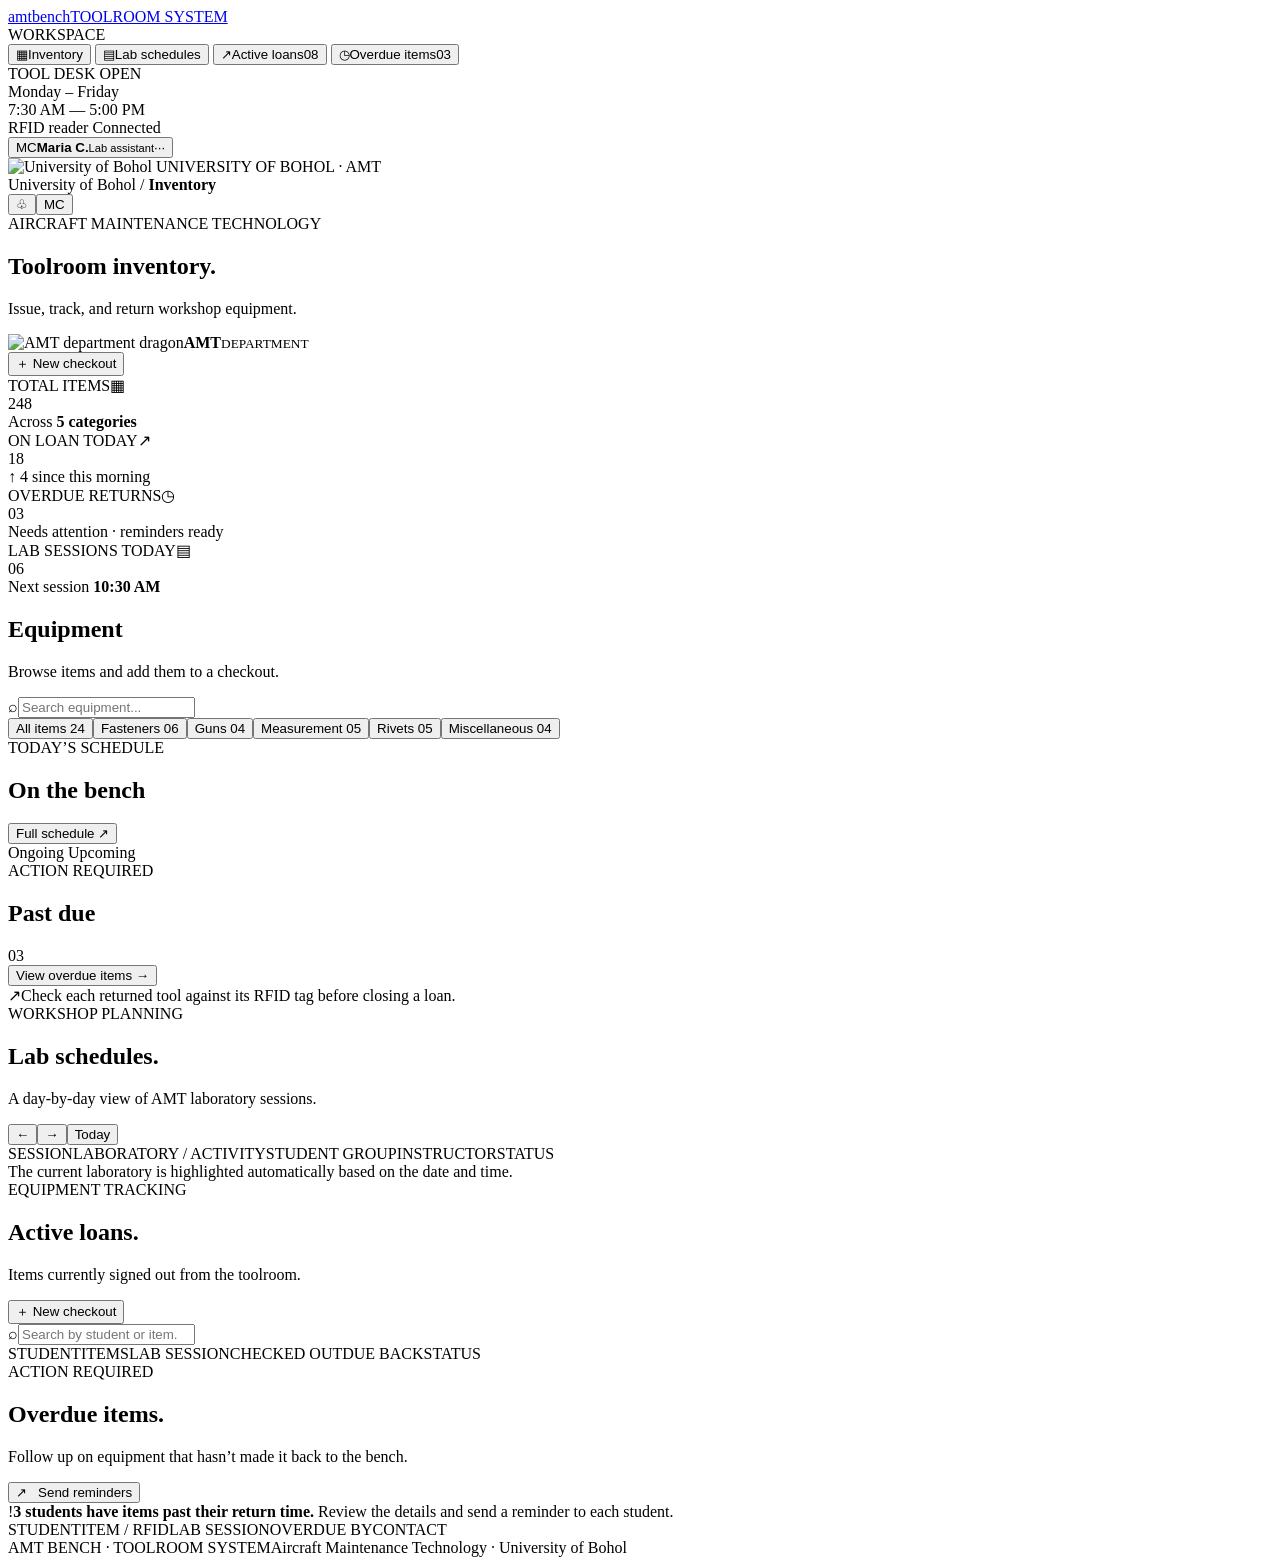
==== main.html @ 1fde8e10 "Add files via upload" ====
<!doctype html>
<html lang="en">
<head>
  <meta charset="utf-8" />
  <meta name="viewport" content="width=device-width, initial-scale=1" />
  <meta name="theme-color" content="#9d131e" />
  <title>AMT Bench — Toolroom inventory</title>
  <link rel="preconnect" href="https://fonts.googleapis.com">
  <link rel="preconnect" href="https://fonts.gstatic.com" crossorigin>
  <link href="https://fonts.googleapis.com/css2?family=Barlow+Condensed:wght@500;600;700;800&family=Barlow:wght@400;500;600;700;800&family=DM+Mono:wght@400;500&display=swap" rel="stylesheet">
  <link rel="stylesheet" href="css/styles.css" />
  <link rel="stylesheet" href="css/theme.css" />
  <link rel="stylesheet" href="css/session.css" />
  <link rel="stylesheet" href="css/readability.css" />
  <script src="js/app.js" defer></script>
  <script src="js/main-auth.js" defer></script>
</head>
<body class="session-locked">
  <aside class="sidebar">
    <a class="brand" href="#inventory" aria-label="AMT Bench home"><img src="assets/AMT.jpg" alt="" /><span class="brand-name">amt<span>bench</span></span><span class="brand-tag">TOOLROOM SYSTEM</span></a>
    <div class="nav-label">WORKSPACE</div>
    <nav class="navigation" aria-label="Main navigation">
      <button class="nav-link active" data-view="inventory"><span class="nav-icon">▦</span>Inventory</button>
      <button class="nav-link" data-view="schedules"><span class="nav-icon">▤</span>Lab schedules</button>
      <button class="nav-link" data-view="activeLoans"><span class="nav-icon">↗</span>Active loans<span class="nav-count" id="loan-count">08</span></button>
      <button class="nav-link" data-view="overdue"><span class="nav-icon">◷</span>Overdue items<span class="nav-alert" id="overdue-count">03</span></button>
    </nav>
    <div class="sidebar-spacer"></div>
    <div class="desk-card"><div class="desk-card-top"><span class="status-dot"></span> TOOL DESK OPEN</div><div class="desk-card-hours">Monday – Friday<br>7:30 AM — 5:00 PM</div><div class="desk-card-line"></div><div class="desk-card-bottom"><span>RFID reader</span><span><i class="status-dot"></i> Connected</span></div></div>
    <button class="user-card" id="login-button"><span class="avatar">MC</span><span class="user-copy"><b id="staff-name">Maria C.</b><small id="staff-role">Lab assistant</small></span><span class="user-menu">···</span></button>
    <div class="sidebar-footer"><img src="assets/UB.png" alt="University of Bohol" /> UNIVERSITY OF BOHOL <span>·</span> AMT</div>
  </aside>

  <main class="main-content">
    <header class="topbar"><div class="breadcrumb">University of Bohol <span>/</span> <b id="breadcrumb-current">Inventory</b></div><div class="topbar-right"><span class="today-label" id="today-label"></span><span class="topbar-divider"></span><button class="notification-icon" id="notify-button" aria-label="Notifications">♧<i></i></button><button class="top-avatar" id="top-login">MC</button></div></header>

    <section class="view active" id="view-inventory">
      <div class="page-heading"><div><div class="eyebrow"><span class="eyebrow-dot"></span> AIRCRAFT MAINTENANCE TECHNOLOGY</div><h1>Toolroom inventory<span class="heading-period">.</span></h1><p class="page-subtitle">Issue, track, and return workshop equipment.</p></div><div class="heading-actions"><div class="department-mark"><img src="assets/image.png" alt="AMT department dragon" /><span><b>AMT</b><small>DEPARTMENT</small></span></div><button class="button button-dark" id="open-checkout"><span>＋</span> New checkout</button></div></div>
      <div class="metrics"><article class="metric-card"><div class="metric-top"><span>TOTAL ITEMS</span><span class="metric-symbol">▦</span></div><div class="metric-value" id="metric-total">248</div><div class="metric-foot">Across <b>5 categories</b></div></article><article class="metric-card"><div class="metric-top"><span>ON LOAN TODAY</span><span class="metric-symbol amber">↗</span></div><div class="metric-value" id="metric-loan">18</div><div class="metric-foot"><span class="metric-good">↑ 4</span> since this morning</div></article><article class="metric-card"><div class="metric-top"><span>OVERDUE RETURNS</span><span class="metric-symbol red">◷</span></div><div class="metric-value" id="metric-overdue">03</div><div class="metric-foot"><span class="metric-warning">Needs attention</span> · reminders ready</div></article><article class="metric-card"><div class="metric-top"><span>LAB SESSIONS TODAY</span><span class="metric-symbol blue">▤</span></div><div class="metric-value">06</div><div class="metric-foot">Next session <b>10:30 AM</b></div></article></div>
      <div class="content-grid"><section class="inventory-panel panel"><div class="panel-heading inventory-heading"><div><h2>Equipment</h2><p>Browse items and add them to a checkout.</p></div><label class="search-box"><span>⌕</span><input id="search-input" type="search" placeholder="Search equipment..." /></label></div><div class="category-tabs" id="category-tabs"><button class="category-tab active" data-category="All items">All items <span>24</span></button><button class="category-tab" data-category="Fasteners">Fasteners <span>06</span></button><button class="category-tab" data-category="Guns">Guns <span>04</span></button><button class="category-tab" data-category="Measurement">Measurement <span>05</span></button><button class="category-tab" data-category="Rivets">Rivets <span>05</span></button><button class="category-tab" data-category="Miscellaneous">Miscellaneous <span>04</span></button></div><div class="item-grid" id="item-grid"></div></section>
      <aside class="right-rail"><section class="panel schedule-widget"><div class="widget-heading"><div><div class="widget-kicker">TODAY’S SCHEDULE</div><h2>On the bench</h2></div><button class="text-button" data-open="schedules">Full schedule ↗</button></div><div class="schedule-date" id="schedule-date"></div><div class="mini-schedule" id="mini-schedule"></div><div class="schedule-legend"><span><i class="legend-dot ongoing"></i> Ongoing</span><span><i class="legend-dot upcoming"></i> Upcoming</span></div></section><section class="panel overdue-widget"><div class="widget-heading"><div><div class="widget-kicker danger-kicker">ACTION REQUIRED</div><h2>Past due</h2></div><span class="overdue-pill">03</span></div><div id="overdue-preview"></div><button class="button button-outline full-button" data-open="overdue">View overdue items <span>→</span></button></section><section class="rail-note"><span class="note-icon">↗</span><span>Check each returned tool against its RFID tag before closing a loan.</span></section></aside></div>
    </section>

    <section class="view" id="view-schedules"><div class="page-heading"><div><div class="eyebrow"><span class="eyebrow-dot"></span> WORKSHOP PLANNING</div><h1>Lab schedules<span class="heading-period">.</span></h1><p class="page-subtitle">A day-by-day view of AMT laboratory sessions.</p></div><div class="week-controls"><button class="button button-outline" id="prev-day" aria-label="Previous day">←</button><span id="schedule-day-title"></span><button class="button button-outline" id="next-day" aria-label="Next day">→</button><button class="button button-dark" id="today-button">Today</button></div></div><div class="week-strip" id="week-strip"></div><div class="schedule-page panel"><div class="schedule-table-head"><span>SESSION</span><span>LABORATORY / ACTIVITY</span><span>STUDENT GROUP</span><span>INSTRUCTOR</span><span>STATUS</span></div><div id="schedule-rows"></div></div><div class="schedule-footnote"><span class="status-dot"></span> The current laboratory is highlighted automatically based on the date and time.</div></section>

    <section class="view" id="view-activeLoans"><div class="page-heading"><div><div class="eyebrow"><span class="eyebrow-dot"></span> EQUIPMENT TRACKING</div><h1>Active loans<span class="heading-period">.</span></h1><p class="page-subtitle">Items currently signed out from the toolroom.</p></div><button class="button button-dark" id="open-checkout-loans"><span>＋</span> New checkout</button></div><div class="loans-toolbar"><label class="search-box"><span>⌕</span><input id="loan-search" type="search" placeholder="Search by student or item..." /></label><span class="results-label" id="loan-results"></span></div><div class="panel table-panel"><div class="loan-table-head"><span>STUDENT</span><span>ITEMS</span><span>LAB SESSION</span><span>CHECKED OUT</span><span>DUE BACK</span><span>STATUS</span><span></span></div><div id="loan-rows"></div></div></section>

    <section class="view" id="view-overdue"><div class="page-heading"><div><div class="eyebrow overdue-eyebrow"><span class="eyebrow-dot"></span> ACTION REQUIRED</div><h1>Overdue items<span class="heading-period">.</span></h1><p class="page-subtitle">Follow up on equipment that hasn’t made it back to the bench.</p></div><button class="button button-dark" id="send-reminders">↗ &nbsp; Send reminders</button></div><div class="alert-banner"><span class="alert-icon">!</span><span><b>3 students have items past their return time.</b> Review the details and send a reminder to each student.</span></div><div class="panel table-panel"><div class="overdue-table-head"><span>STUDENT</span><span>ITEM / RFID</span><span>LAB SESSION</span><span>OVERDUE BY</span><span>CONTACT</span><span></span></div><div id="overdue-rows"></div></div></section>
    <footer class="page-footer"><span>AMT BENCH <i>·</i> TOOLROOM SYSTEM</span><span>Aircraft Maintenance Technology · University of Bohol</span></footer>
  </main>

  <div class="toast" id="toast" role="status"></div>



  <dialog class="modal checkout-modal" id="checkout-modal"><div class="modal-topline"><span class="modal-step">NEW CHECKOUT <span>01 — 02</span></span><button class="modal-close" data-close="checkout-modal" aria-label="Close">×</button></div><div class="eyebrow"><span class="eyebrow-dot"></span> BORROW EQUIPMENT</div><h2>Student details<span class="heading-period">.</span></h2><p class="modal-description">Confirm the selected tools and record who is borrowing them.</p><div class="checkout-selected"><div class="selected-head"><span>SELECTED EQUIPMENT</span><span id="selected-count">0 items</span></div><div id="selected-list" class="selected-list"><div class="empty-selection">Add items from the inventory first.</div></div></div><form id="checkout-form"><div class="form-grid"><label class="field-label span-two">STUDENT NAME<input name="name" required placeholder="Full name" /></label><label class="field-label">YEAR LEVEL<select name="year" required><option value="">Select year</option><option>1st year</option><option>2nd year</option><option>3rd year</option><option>4th year</option></select></label><label class="field-label">STUDENT ID<input name="id" required placeholder="e.g. 2026-01234" /></label><label class="field-label">SECTION<input name="section" required placeholder="e.g. AMT 3A" /></label><label class="field-label">LAB CODE<select name="lab" required><option value="">Select lab</option><option>AMT 211 — Aircraft Structures</option><option>AMT 221 — Powerplant Systems</option><option>AMT 312 — Sheet Metal &amp; Riveting</option><option>AMT 321 — Aircraft Instruments</option><option>AMT 411 — Maintenance Practices</option></select></label><label class="field-label">LAB SCHEDULE<select name="schedule" required><option value="">Select session time</option><option>07:30 AM – 09:30 AM · AMT 2A</option><option>09:00 AM – 11:00 AM · AMT 3A</option><option>10:30 AM – 12:30 PM · AMT 2B</option><option>01:00 PM – 03:00 PM · AMT 3B</option><option>02:00 PM – 04:00 PM · AMT 4A</option><option>03:30 PM – 05:00 PM · AMT 1A</option><option>Other / special session</option></select></label><label class="field-label">INSTRUCTOR<input name="instructor" required placeholder="Instructor name" /></label><label class="field-label">DUE BACK<input name="due" type="datetime-local" required /></label><div class="field-label span-two">STUDENT RFID CARD<div class="rfid-field"><span class="rfid-wave">)))</span><input name="rfid" id="rfid-input" required placeholder="Tap Scan RFID, then scan card" /><button type="button" class="button button-outline scan-button" id="scan-button">Scan RFID</button></div><span class="field-hint">Connect a USB RFID reader or use the demo scan button.</span></div></div><div class="checkout-actions"><button type="button" class="button button-outline" data-close="checkout-modal">Cancel</button><button class="button button-dark" type="submit">Confirm &amp; print <span>→</span></button></div></form></dialog>

  <dialog class="modal receipt-modal" id="receipt-modal"><div class="receipt-preview" id="receipt-preview"></div><div class="receipt-actions"><button class="button button-outline" data-close="receipt-modal">Done</button><button class="button button-dark" id="print-receipt">⎙ &nbsp; Print physical copy</button></div></dialog>
</body>
</html>
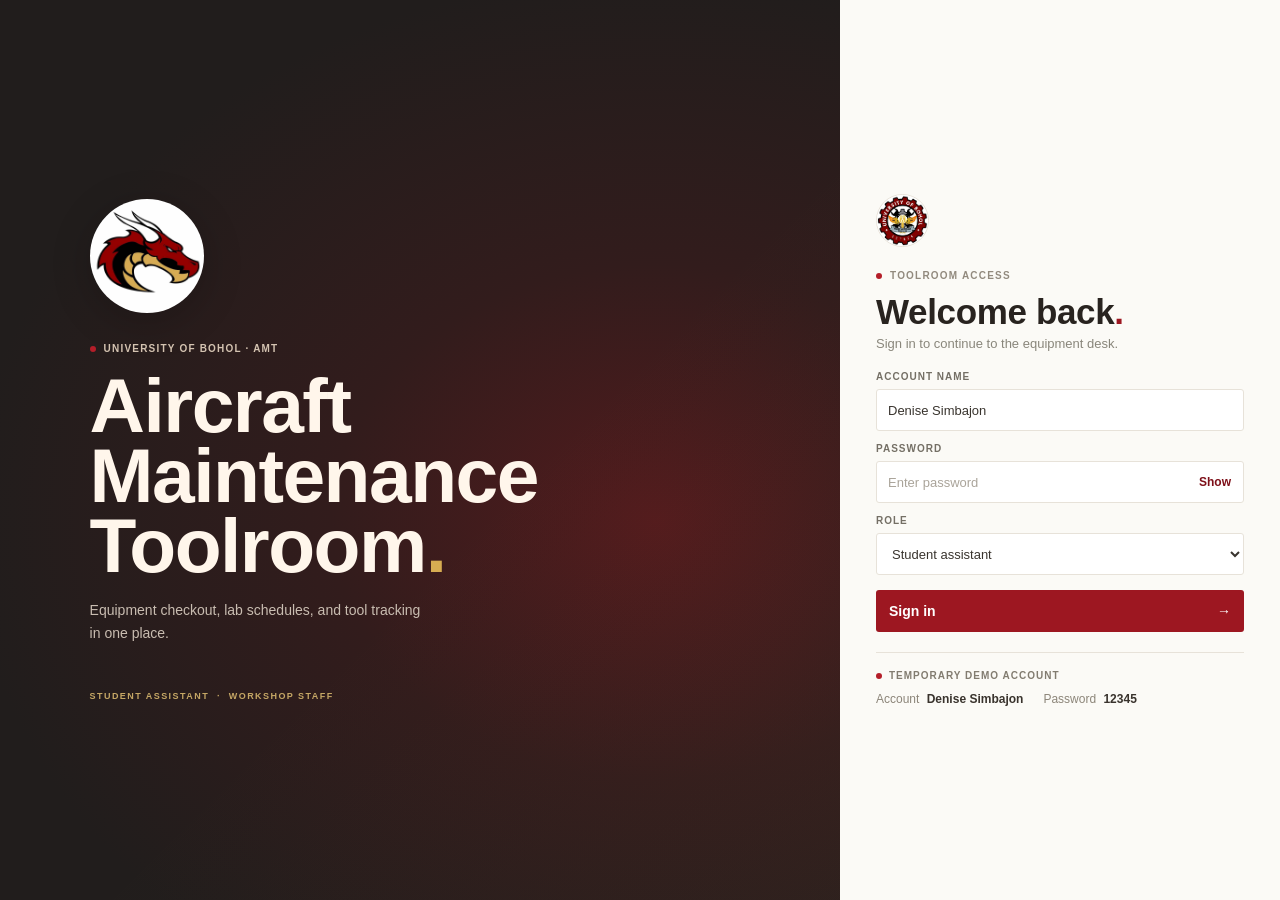
==== commit 65a650a8: "final" ====
--- a/main.html
+++ b/main.html
@@ -24,6 +24,7 @@
       <button class="nav-link" data-view="schedules"><span class="nav-icon">▤</span>Lab schedules</button>
       <button class="nav-link" data-view="activeLoans"><span class="nav-icon">↗</span>Active loans<span class="nav-count" id="loan-count">08</span></button>
       <button class="nav-link" data-view="overdue"><span class="nav-icon">◷</span>Overdue items<span class="nav-alert" id="overdue-count">03</span></button>
+      <button class="nav-link" data-view="reservations"><span class="nav-icon">▣</span>Reservations<span class="nav-count" id="reservation-count">00</span></button>
     </nav>
     <div class="sidebar-spacer"></div>
     <div class="desk-card"><div class="desk-card-top"><span class="status-dot"></span> TOOL DESK OPEN</div><div class="desk-card-hours">Monday – Friday<br>7:30 AM — 5:00 PM</div><div class="desk-card-line"></div><div class="desk-card-bottom"><span>RFID reader</span><span><i class="status-dot"></i> Connected</span></div></div>
@@ -36,8 +37,8 @@
 
     <section class="view active" id="view-inventory">
       <div class="page-heading"><div><div class="eyebrow"><span class="eyebrow-dot"></span> AIRCRAFT MAINTENANCE TECHNOLOGY</div><h1>Toolroom inventory<span class="heading-period">.</span></h1><p class="page-subtitle">Issue, track, and return workshop equipment.</p></div><div class="heading-actions"><div class="department-mark"><img src="assets/image.png" alt="AMT department dragon" /><span><b>AMT</b><small>DEPARTMENT</small></span></div><button class="button button-dark" id="open-checkout"><span>＋</span> New checkout</button></div></div>
-      <div class="metrics"><article class="metric-card"><div class="metric-top"><span>TOTAL ITEMS</span><span class="metric-symbol">▦</span></div><div class="metric-value" id="metric-total">248</div><div class="metric-foot">Across <b>5 categories</b></div></article><article class="metric-card"><div class="metric-top"><span>ON LOAN TODAY</span><span class="metric-symbol amber">↗</span></div><div class="metric-value" id="metric-loan">18</div><div class="metric-foot"><span class="metric-good">↑ 4</span> since this morning</div></article><article class="metric-card"><div class="metric-top"><span>OVERDUE RETURNS</span><span class="metric-symbol red">◷</span></div><div class="metric-value" id="metric-overdue">03</div><div class="metric-foot"><span class="metric-warning">Needs attention</span> · reminders ready</div></article><article class="metric-card"><div class="metric-top"><span>LAB SESSIONS TODAY</span><span class="metric-symbol blue">▤</span></div><div class="metric-value">06</div><div class="metric-foot">Next session <b>10:30 AM</b></div></article></div>
-      <div class="content-grid"><section class="inventory-panel panel"><div class="panel-heading inventory-heading"><div><h2>Equipment</h2><p>Browse items and add them to a checkout.</p></div><label class="search-box"><span>⌕</span><input id="search-input" type="search" placeholder="Search equipment..." /></label></div><div class="category-tabs" id="category-tabs"><button class="category-tab active" data-category="All items">All items <span>24</span></button><button class="category-tab" data-category="Fasteners">Fasteners <span>06</span></button><button class="category-tab" data-category="Guns">Guns <span>04</span></button><button class="category-tab" data-category="Measurement">Measurement <span>05</span></button><button class="category-tab" data-category="Rivets">Rivets <span>05</span></button><button class="category-tab" data-category="Miscellaneous">Miscellaneous <span>04</span></button></div><div class="item-grid" id="item-grid"></div></section>
+      <div class="metrics"><article class="metric-card"><div class="metric-top"><span>TOTAL ITEMS</span><span class="metric-symbol">▦</span></div><div class="metric-value" id="metric-total">0</div><div class="metric-foot">Across <b id="category-total">8 categories</b></div></article><article class="metric-card"><div class="metric-top"><span>ON LOAN TODAY</span><span class="metric-symbol amber">↗</span></div><div class="metric-value" id="metric-loan">18</div><div class="metric-foot"><span class="metric-good">↑ 4</span> since this morning</div></article><article class="metric-card"><div class="metric-top"><span>OVERDUE RETURNS</span><span class="metric-symbol red">◷</span></div><div class="metric-value" id="metric-overdue">03</div><div class="metric-foot"><span class="metric-warning">Needs attention</span> · reminders ready</div></article><article class="metric-card"><div class="metric-top"><span>LAB SESSIONS TODAY</span><span class="metric-symbol blue">▤</span></div><div class="metric-value">06</div><div class="metric-foot">Next session <b>10:30 AM</b></div></article></div>
+      <div class="content-grid"><section class="inventory-panel panel"><div class="panel-heading inventory-heading"><div><h2>Equipment</h2><p>Browse items and add them to a checkout.</p></div><label class="search-box"><span>⌕</span><input id="search-input" type="search" placeholder="Search equipment..." /></label></div><div class="category-tabs" id="category-tabs"></div><div class="item-grid" id="item-grid"></div></section>
       <aside class="right-rail"><section class="panel schedule-widget"><div class="widget-heading"><div><div class="widget-kicker">TODAY’S SCHEDULE</div><h2>On the bench</h2></div><button class="text-button" data-open="schedules">Full schedule ↗</button></div><div class="schedule-date" id="schedule-date"></div><div class="mini-schedule" id="mini-schedule"></div><div class="schedule-legend"><span><i class="legend-dot ongoing"></i> Ongoing</span><span><i class="legend-dot upcoming"></i> Upcoming</span></div></section><section class="panel overdue-widget"><div class="widget-heading"><div><div class="widget-kicker danger-kicker">ACTION REQUIRED</div><h2>Past due</h2></div><span class="overdue-pill">03</span></div><div id="overdue-preview"></div><button class="button button-outline full-button" data-open="overdue">View overdue items <span>→</span></button></section><section class="rail-note"><span class="note-icon">↗</span><span>Check each returned tool against its RFID tag before closing a loan.</span></section></aside></div>
     </section>
 
@@ -46,10 +47,12 @@
     <section class="view" id="view-activeLoans"><div class="page-heading"><div><div class="eyebrow"><span class="eyebrow-dot"></span> EQUIPMENT TRACKING</div><h1>Active loans<span class="heading-period">.</span></h1><p class="page-subtitle">Items currently signed out from the toolroom.</p></div><button class="button button-dark" id="open-checkout-loans"><span>＋</span> New checkout</button></div><div class="loans-toolbar"><label class="search-box"><span>⌕</span><input id="loan-search" type="search" placeholder="Search by student or item..." /></label><span class="results-label" id="loan-results"></span></div><div class="panel table-panel"><div class="loan-table-head"><span>STUDENT</span><span>ITEMS</span><span>LAB SESSION</span><span>CHECKED OUT</span><span>DUE BACK</span><span>STATUS</span><span></span></div><div id="loan-rows"></div></div></section>
 
     <section class="view" id="view-overdue"><div class="page-heading"><div><div class="eyebrow overdue-eyebrow"><span class="eyebrow-dot"></span> ACTION REQUIRED</div><h1>Overdue items<span class="heading-period">.</span></h1><p class="page-subtitle">Follow up on equipment that hasn’t made it back to the bench.</p></div><button class="button button-dark" id="send-reminders">↗ &nbsp; Send reminders</button></div><div class="alert-banner"><span class="alert-icon">!</span><span><b>3 students have items past their return time.</b> Review the details and send a reminder to each student.</span></div><div class="panel table-panel"><div class="overdue-table-head"><span>STUDENT</span><span>ITEM / RFID</span><span>LAB SESSION</span><span>OVERDUE BY</span><span>CONTACT</span><span></span></div><div id="overdue-rows"></div></div></section>
+    <section class="view" id="view-reservations"><div class="page-heading"><div><div class="eyebrow"><span class="eyebrow-dot"></span> STUDENT REQUESTS</div><h1>Reservations<span class="heading-period">.</span></h1><p class="page-subtitle">Review student requests and approve only when the tools are free.</p></div></div><div class="alert-banner reservation-policy"><span class="alert-icon">i</span><span>Student reservations must be submitted at least one day before the requested lab. Check availability before approving.</span></div><div id="staff-reservations" class="reservation-list panel"></div></section>
     <footer class="page-footer"><span>AMT BENCH <i>·</i> TOOLROOM SYSTEM</span><span>Aircraft Maintenance Technology · University of Bohol</span></footer>
   </main>
 
   <div class="toast" id="toast" role="status"></div>
+  <img id="tool-hover-preview" alt="" aria-hidden="true" />
 
 
 
--- a/css/styles.css
+++ b/css/styles.css
@@ -0,0 +1 @@
+:root{--paper:#f8f7f4;--white:#fff;--ink:#292920;--muted:#959389;--line:#e9e7e1;--soft:#f2f0eb;--olive:#525b3f;--olive-dark:#414936;--olive-light:#eaf0df;--red:#a84335;--red-light:#fbefec;--amber:#ad7939;--amber-light:#faf3e6;--blue:#55758c;--blue-light:#eaf1f5;--sans:"DM Sans",Arial,sans-serif;--mono:"DM Mono",monospace}*{box-sizing:border-box}body{margin:0;background:var(--paper);color:var(--ink);font-family:var(--sans);font-size:14px;-webkit-font-smoothing:antialiased}.sidebar{position:fixed;inset:0 auto 0 0;width:244px;background:#f3f1ec;border-right:1px solid var(--line);padding:25px 17px 13px;display:flex;flex-direction:column;z-index:4}.brand{position:relative;display:flex;align-items:center;height:48px;margin:0 8px 49px;text-decoration:none;color:var(--ink)}.brand>img{width:38px;height:38px;object-fit:contain;border-radius:50%;mix-blend-mode:multiply}.brand-name{margin-left:9px;font-weight:800;font-size:20px;letter-spacing:-1.1px}.brand-name span{color:#899071}.brand-tag{position:absolute;left:48px;top:32px;font-family:var(--mono);font-size:8px;letter-spacing:1.1px;color:#908e81}.nav-label,.widget-kicker,.eyebrow,.metric-top,.selected-head,.field-label,.schedule-table-head,.loan-table-head,.overdue-table-head{font-family:var(--mono);letter-spacing:.095em}.nav-label{padding:0 10px;margin-bottom:10px;font-size:9px;color:#9c998d}.navigation{display:grid;gap:3px}.nav-link{height:39px;width:100%;border:0;border-radius:5px;background:transparent;padding:0 10px;display:flex;align-items:center;gap:11px;color:#737268;font:500 12px var(--sans);text-align:left;cursor:pointer;transition:.18s}.nav-link:hover{background:#eae8e1;color:var(--ink)}.nav-link.active{background:#e7e9dd;color:var(--olive-dark);font-weight:650}.nav-icon{font-size:17px;width:18px;text-align:center;color:#929084}.nav-link.active .nav-icon{color:var(--olive)}.nav-count,.nav-alert{margin-left:auto;padding:3px 6px;border-radius:3px;background:#eae8e1;color:#818074;font:9px var(--mono)}.nav-alert{background:#f5e5df;color:var(--red)}.sidebar-spacer{flex:1}.desk-card{background:#ebeae3;padding:13px 12px;margin:0 0 12px;border:1px solid #e3e1d9;border-radius:5px}.desk-card-top{display:flex;gap:7px;align-items:center;font:9px var(--mono);color:#666658}.status-dot{display:inline-block;width:6px;height:6px;background:#788758;border-radius:50%;flex:none}.desk-card-hours{padding:10px 0 9px 13px;font-size:11px;line-height:1.65;color:#77766b}.desk-card-line{height:1px;background:#dcdbd3}.desk-card-bottom{padding:9px 0 0;display:flex;justify-content:space-between;color:#8b897e;font-size:9px}.desk-card-bottom>span:last-child{display:flex;align-items:center;gap:5px;color:#66704f}.user-card{border:0;border-top:1px solid #e3e1da;background:transparent;padding:14px 4px 12px;display:flex;align-items:center;gap:10px;text-align:left;cursor:pointer}.avatar,.top-avatar{width:31px;height:31px;border-radius:50%;display:grid;place-items:center;background:#e5d8c6;color:#79674e;font-size:10px;font-weight:700;flex:none}.user-copy{display:grid;gap:3px}.user-copy b{font-size:11px;font-weight:650}.user-copy small{font-size:10px;color:var(--muted)}.user-menu{margin-left:auto;color:#827f73;letter-spacing:2px}.sidebar-footer{display:flex;align-items:center;justify-content:center;gap:5px;font:8px var(--mono);letter-spacing:.025em;color:#969389}.sidebar-footer img{width:15px;height:15px;object-fit:contain;border-radius:50%;mix-blend-mode:multiply}.sidebar-footer>span{color:#c1bdb2}.main-content{margin-left:244px;min-height:100vh;padding:0 39px 25px;max-width:1700px}.topbar{height:57px;border-bottom:1px solid var(--line);display:flex;align-items:center;justify-content:space-between;margin-bottom:30px}.breadcrumb{font-size:11px;color:#8d8a80}.breadcrumb span{padding:0 8px;color:#b9b6ad}.breadcrumb b{font-weight:550;color:#514f45}.topbar-right{display:flex;align-items:center;gap:15px}.today-label{font:9px var(--mono);color:#848176}.topbar-divider{height:17px;border-left:1px solid var(--line)}.notification-icon{position:relative;border:0;background:transparent;font-size:18px;color:#76746a;transform:rotate(180deg);cursor:pointer}.notification-icon i{position:absolute;right:2px;top:3px;width:5px;height:5px;background:#af5545;border:1px solid var(--paper);border-radius:50%}.top-avatar{width:27px;height:27px;border:0;font-family:var(--sans);cursor:pointer}.view{display:none}.view.active{display:block;animation:appear .22s ease}@keyframes appear{from{opacity:0;transform:translateY(3px)}to{opacity:1;transform:translateY(0)}}.page-heading{display:flex;align-items:flex-end;justify-content:space-between;margin-bottom:22px}.eyebrow{display:flex;align-items:center;gap:7px;font-size:8px;color:#888577}.eyebrow-dot{width:6px;height:6px;border-radius:50%;background:#858e69}h1{font-size:31px;line-height:1.15;letter-spacing:-1.15px;margin:9px 0 5px;font-weight:550}.heading-period{color:#899071}.page-subtitle{margin:0;font-size:11.5px;color:#88867c}.button{min-height:34px;border:1px solid transparent;border-radius:4px;padding:0 12px;display:inline-flex;align-items:center;justify-content:center;gap:8px;font:550 10.5px var(--sans);cursor:pointer;transition:background .15s,border .15s,transform .15s}.button:active{transform:translateY(1px)}.button-dark{background:var(--olive);color:white}.button-dark:hover{background:var(--olive-dark)}.button-dark>span:first-child{font-size:15px;font-weight:400}.button-outline{border-color:#e4e2db;background:var(--white);color:#626054}.button-outline:hover{border-color:#c7c6bb;background:#fbfaf7}.metrics{display:grid;grid-template-columns:repeat(4,minmax(0,1fr));gap:11px;margin-bottom:22px}.metric-card,.panel{background:var(--white);border:1px solid var(--line);border-radius:5px}.metric-card{height:97px;padding:13px 15px}.metric-top{display:flex;align-items:center;justify-content:space-between;font-size:8px;color:#919084}.metric-symbol{font:14px var(--sans);color:#73795f}.metric-symbol.amber{color:var(--amber)}.metric-symbol.red{color:#b05b4d}.metric-symbol.blue{color:var(--blue)}.metric-value{margin-top:3px;font-size:25px;line-height:1.1;font-weight:550;letter-spacing:-1px}.metric-foot{margin-top:5px;font-size:9px;color:#99968b}.metric-foot b{font-weight:550;color:#716f64}.metric-good{color:#748154}.metric-warning{color:#ab5a4c}.content-grid{display:grid;grid-template-columns:minmax(0,1fr) 267px;gap:15px;align-items:start}.inventory-panel{overflow:hidden}.panel-heading{display:flex;align-items:center;justify-content:space-between;padding:16px 17px 13px}.panel-heading h2,.widget-heading h2{font-size:13px;font-weight:600;letter-spacing:-.2px;margin:0}.panel-heading p{margin:4px 0 0;font-size:9.5px;color:#9b988c}.search-box{height:30px;border:1px solid var(--line);border-radius:4px;background:#fff;display:flex;align-items:center;gap:7px;padding:0 9px;color:#98958a}.search-box>span{font-size:17px;line-height:1;transform:rotate(-18deg)}.search-box input{width:140px;border:0;outline:0;background:transparent;font:10px var(--sans);color:var(--ink)}.search-box input::placeholder{color:#a9a69c}.category-tabs{height:36px;display:flex;align-items:center;gap:2px;padding:0 13px;border-bottom:1px solid var(--line);overflow-x:auto}.category-tab{height:35px;border:0;border-bottom:1.5px solid transparent;white-space:nowrap;padding:0 8px;background:transparent;font:9px var(--sans);color:#88867c;cursor:pointer}.category-tab:hover{color:var(--ink)}.category-tab.active{border-bottom-color:#77805b;color:#4f583d;font-weight:600}.category-tab>span{font:8px var(--mono);margin-left:3px;color:#aaa79c}.category-tab.active>span{color:#77805b}.item-grid{padding:12px;display:grid;grid-template-columns:repeat(3,minmax(0,1fr));gap:9px}.item-card{min-width:0;border:1px solid var(--line);border-radius:4px;overflow:hidden;transition:border .16s,transform .16s,box-shadow .16s}.item-card:hover{border-color:#c9cbb9;transform:translateY(-1px);box-shadow:0 3px 10px #352d1d0b}.item-art{height:92px;position:relative;display:grid;place-items:center;overflow:hidden;background:#fff}.item-art::before{display:none}.item-art .tool-photo{position:relative;display:block;width:100%;height:100%;object-fit:contain;padding:8px;background:#fff}.item-art-badge{position:absolute;top:7px;left:7px;padding:3px 5px;border-radius:2px;background:#ffffffcf;font:7px var(--mono);letter-spacing:.04em;color:#7b786d}.item-info{padding:8px 9px 9px}.item-name-line{display:flex;align-items:flex-start;justify-content:space-between;gap:3px}.item-name{font-size:10px;font-weight:600;line-height:1.3}.item-tag{white-space:nowrap;font:7px var(--mono);color:#a09c91}.item-sub{margin-top:3px;min-height:12px;font-size:8px;color:#99968b}.item-footer{display:flex;align-items:center;justify-content:space-between;margin-top:9px;padding-top:7px;border-top:1px solid #efede8}.availability{font-size:8px;color:#858277}.availability b{font-weight:650;color:#606650}.availability.unavailable b{color:var(--red)}.add-button{width:21px;height:21px;display:grid;place-items:center;border:1px solid #e8e6df;border-radius:3px;background:#fff;color:#707a55;font-size:14px;cursor:pointer}.add-button:hover{background:#eff1e9}.add-button:disabled{opacity:.35;cursor:not-allowed}.rail-note{display:flex;gap:9px;align-items:flex-start;padding:12px 12px;margin-top:12px;border:1px solid #e7e4da;background:#f2f0e9;border-radius:4px;font-size:9px;line-height:1.6;color:#77756a}.note-icon{font-size:13px;color:#777f5f}.schedule-widget,.overdue-widget{padding:14px 13px;margin-bottom:12px}.widget-heading{display:flex;align-items:center;justify-content:space-between}.widget-kicker{font-size:7.5px;color:#9a978d;margin-bottom:5px}.widget-heading h2{font-size:13px}.text-button{border:0;background:none;padding:3px 0;color:#737a5a;font:9px var(--sans);cursor:pointer}.schedule-date{margin-top:12px;font-size:8px;color:#a09c91}.mini-schedule{margin-top:7px}.mini-session{display:grid;grid-template-columns:43px 2px 1fr;gap:8px;min-height:48px;padding:5px 0}.mini-time{font:8px var(--mono);color:#8b887d;padding-top:2px}.mini-line{background:#e9e7df;position:relative}.mini-session.current .mini-line{background:#77835e}.mini-line::after{content:"";position:absolute;top:2px;left:50%;transform:translateX(-50%);width:5px;height:5px;border:1px solid white;border-radius:50%;background:#c4c1b7}.mini-session.current .mini-line::after{background:#7b885e}.mini-class{font-size:8.5px;line-height:1.4;font-weight:550;color:#666459}.mini-class small{display:block;margin-top:3px;font-size:8px;font-weight:400;color:#a19e92}.mini-now{display:inline-block;margin-left:4px;padding:2px 3px;border-radius:2px;background:#e9efdf;color:#64704e;font:6px var(--mono);vertical-align:1px}.schedule-legend{display:flex;gap:12px;padding-top:8px;border-top:1px solid var(--line);font-size:8px;color:#99968b}.schedule-legend span{display:flex;align-items:center;gap:5px}.legend-dot{width:5px;height:5px;border-radius:50%;background:#cac8bf}.legend-dot.ongoing{background:#78845e}.overdue-widget{padding-bottom:11px}.danger-kicker{color:#b46555}.overdue-pill{padding:4px 6px;border-radius:3px;background:#f9ebe7;color:#a95546;font:8px var(--mono)}.overdue-person{display:flex;align-items:center;gap:8px;padding:11px 0;border-bottom:1px solid #f0eee9}.overdue-person:last-of-type{border-bottom:0}.person-initials{width:25px;height:25px;border-radius:50%;display:grid;place-items:center;background:#f3e8e2;color:#9c6a57;font:8px var(--mono)}.person-copy{flex:1}.person-copy b{display:block;font-size:8.5px;font-weight:600}.person-copy small{display:block;margin-top:3px;font-size:7.5px;color:#a09c91}.overdue-time{white-space:nowrap;color:#ae5143;font:7.5px var(--mono)}.full-button{width:100%;height:29px;margin-top:7px;justify-content:space-between;font-size:9px}.page-footer{display:flex;justify-content:space-between;margin-top:23px;padding-top:11px;border-top:1px solid var(--line);font:7.5px var(--mono);letter-spacing:.04em;color:#a6a398}.page-footer span:first-child{color:#858277}.page-footer i{font-style:normal;color:#c3bfb4;padding:0 3px}.week-controls{display:flex;align-items:center;gap:7px}.week-controls>.button{height:31px;min-height:31px}.week-controls>span{min-width:120px;text-align:center;font:9px var(--mono);color:#666459}.week-strip{display:grid;grid-template-columns:repeat(7,minmax(0,1fr));gap:8px;margin:0 0 14px}.day-chip{min-height:64px;padding:9px 12px;border:1px solid var(--line);border-radius:4px;background:white;text-align:left;cursor:pointer}.day-chip:hover{border-color:#c5c7b4}.day-chip.selected{border-color:#87916d;background:#f1f3ec}.day-name{font:8px var(--mono);letter-spacing:.05em;color:#989589}.day-number{display:block;margin-top:7px;font-size:14px;color:#4e4d42}.day-chip.selected .day-number{color:#5c6646;font-weight:650}.day-dot{float:right;width:5px;height:5px;margin-top:5px;border-radius:50%;background:#8a946e}.schedule-page{overflow:hidden}.schedule-table-head,.loan-table-head,.overdue-table-head{min-height:38px;display:grid;align-items:center;gap:10px;padding:0 15px;border-bottom:1px solid var(--line);background:#fbfaf8;font-size:7px;color:#99968a}.schedule-table-head,.schedule-row{grid-template-columns:115px minmax(170px,1.5fr) minmax(90px,.8fr) minmax(95px,.8fr) 80px}.schedule-row{min-height:63px;display:grid;align-items:center;gap:10px;padding:9px 15px;border-bottom:1px solid #f0eee9}.schedule-row:last-child,.loan-row:last-child,.overdue-row:last-child{border-bottom:0}.schedule-row.ongoing{background:#f6f7f1;box-shadow:inset 2px 0 #85906c}.session-time{font:9px var(--mono);color:#777568}.session-time small{display:block;margin-top:4px;color:#a6a397;font-size:8px}.session-info b,.loan-student b,.overdue-student b{font-size:9px;font-weight:600}.session-info small,.loan-student small,.overdue-student small{display:block;margin-top:4px;font-size:8px;color:#98958a}.session-group,.session-instructor{font-size:8.5px;color:#767469}.status-badge{display:inline-flex;align-items:center;gap:5px;width:max-content;padding:4px 6px;border-radius:3px;background:#f0efe9;color:#888578;font:7px var(--mono)}.status-badge::before{content:"";width:5px;height:5px;border-radius:50%;background:#bcb9ad}.status-badge.ongoing{background:#eaf0df;color:#66734e}.status-badge.ongoing::before{background:#748253}.status-badge.completed{background:#f4f2ee;color:#9b988e}.schedule-footnote{display:flex;align-items:center;gap:7px;margin-top:10px;font-size:9px;color:#918e83}.loans-toolbar{display:flex;align-items:center;justify-content:space-between;margin-bottom:12px}.loans-toolbar .search-box input{width:210px}.results-label{font:8px var(--mono);color:#9b988c}.table-panel{overflow:hidden}.loan-table-head{grid-template-columns:minmax(145px,1.1fr) minmax(110px,1.1fr) minmax(140px,1.15fr) minmax(95px,.8fr) minmax(95px,.8fr) 90px 35px}.loan-row{min-height:67px;display:grid;grid-template-columns:minmax(145px,1.1fr) minmax(110px,1.1fr) minmax(140px,1.15fr) minmax(95px,.8fr) minmax(95px,.8fr) 90px 35px;align-items:center;gap:10px;padding:9px 15px;border-bottom:1px solid #f0eee9}.loan-items{font-size:8.5px;line-height:1.55;color:#67655b}.loan-time{font:8px var(--mono);color:#706e63}.row-action{border:1px solid var(--line);border-radius:3px;background:white;padding:5px 6px;font:8px var(--sans);color:#68714e;cursor:pointer}.row-action:hover{background:#f2f4ec}.empty-state{padding:35px 20px;text-align:center;color:#99968b;font-size:10px}.alert-banner{display:flex;align-items:center;gap:11px;margin:0 0 13px;padding:12px 15px;border:1px solid #f0ddd7;border-radius:4px;background:#fbf2ef;color:#806960;font-size:10px}.alert-banner b{font-weight:600;color:#79584d}.alert-icon{width:19px;height:19px;display:grid;place-items:center;border-radius:50%;background:#f1ddd6;color:#a15040;font:600 11px var(--mono)}.overdue-table-head{grid-template-columns:minmax(140px,1.1fr) minmax(145px,1.15fr) minmax(145px,1.15fr) minmax(80px,.7fr) minmax(105px,.8fr) 75px}.overdue-row{min-height:74px;display:grid;grid-template-columns:minmax(140px,1.1fr) minmax(145px,1.15fr) minmax(145px,1.15fr) minmax(80px,.7fr) minmax(105px,.8fr) 75px;align-items:center;gap:10px;padding:9px 15px;border-bottom:1px solid #f0eee9}.overdue-item{font-size:8.5px;font-weight:550}.overdue-item small{display:block;margin-top:4px;color:#9d998e;font:7px var(--mono)}.overdue-duration{color:#ac5043;font:8px var(--mono)}.overdue-contact{font-size:8px;color:#777469}.remind-button{border:1px solid #eedad4;border-radius:3px;background:#fff8f5;padding:6px;font:8px var(--sans);color:#a25646;cursor:pointer}.modal{position:fixed;inset:50% auto auto 50%;transform:translate(-50%,-50%);max-height:90vh;overflow:auto;padding:24px;background:#fdfcf9;border:1px solid var(--line);border-radius:6px;box-shadow:0 16px 55px #29251b22;color:var(--ink)}.modal::backdrop{background:#29271f5c;backdrop-filter:blur(1px)}.modal h2{margin:8px 0 5px;font-size:24px;font-weight:550;letter-spacing:-.8px}.login-modal{width:min(400px,calc(100vw - 30px))}.modal-topline{display:flex;align-items:center;justify-content:space-between;margin-bottom:20px}.modal-logo{width:31px;height:31px;object-fit:contain;border-radius:50%;mix-blend-mode:multiply}.modal-close{width:27px;height:27px;border:1px solid var(--line);border-radius:3px;background:white;color:#777469;font-size:17px;cursor:pointer}.login-modal .eyebrow,.checkout-modal .eyebrow{margin-top:5px}.modal-description{margin:0 0 18px;color:#89867b;font-size:10px;line-height:1.6}.login-modal form{display:grid;gap:13px}.field-label{display:block;color:#858276;font-size:7px}.field-label>input,.field-label>select{display:block;width:100%;height:34px;margin-top:6px;padding:0 9px;border:1px solid #e8e6df;border-radius:3px;background:white;outline:none;color:#4e4c42;font:10px var(--sans)}.field-label>input:focus,.field-label>select:focus,.rfid-field:focus-within{border-color:#9ca184;box-shadow:0 0 0 2px #98a17b1a}.field-label input::placeholder{color:#b1aea3}.full-button{min-height:33px}.demo-note{display:flex;align-items:center;justify-content:center;gap:6px;padding-top:14px;margin-top:16px;border-top:1px solid var(--line);font:8px var(--mono);letter-spacing:.05em;color:#969388}.checkout-modal{width:min(600px,calc(100vw - 26px));padding:22px 24px}.modal-step{font:8px var(--mono);letter-spacing:.08em;color:#858276}.modal-step span{margin-left:10px;color:#b0ac9f}.checkout-selected{padding:10px 11px;margin-bottom:14px;border:1px solid var(--line);border-radius:3px;background:#fbfaf7}.selected-head{display:flex;justify-content:space-between;font-size:7px;color:#949185}.selected-head span:last-child{color:#777b61}.selected-list{display:flex;flex-wrap:wrap;gap:5px;margin-top:8px}.selected-chip{display:flex;align-items:center;gap:6px;padding:5px 6px;border:1px solid #e9e7df;border-radius:3px;background:white;font-size:8px;color:#626054}.selected-chip button{border:0;background:none;padding:0;color:#a29f94;font-size:12px;cursor:pointer}.empty-selection{font-size:9px;color:#a4a095}.form-grid{display:grid;grid-template-columns:repeat(2,minmax(0,1fr));gap:10px 12px}.span-two{grid-column:1/-1}.rfid-field{height:35px;margin-top:6px;border:1px solid #e8e6df;border-radius:3px;background:white;display:flex;align-items:center;padding:0 4px 0 9px}.rfid-wave{font:11px var(--mono);color:#7a8560;transform:rotate(90deg)}.rfid-field input{min-width:0;flex:1;height:100%;padding:0 8px;border:0;outline:0;background:transparent;color:#535146;font:9px var(--mono)}.rfid-field input::placeholder{color:#b0ada2}.scan-button{min-height:25px;height:25px;padding:0 8px;font-size:8px;white-space:nowrap}.field-hint{display:block;margin-top:4px;font:7px var(--sans);letter-spacing:normal;color:#a09d92}.checkout-actions{display:flex;justify-content:flex-end;gap:7px;margin-top:17px;padding-top:13px;border-top:1px solid var(--line)}.receipt-modal{width:min(440px,calc(100vw - 26px));padding:20px}.receipt-preview{background:white;border:1px solid var(--line);padding:23px}.receipt-header{text-align:center;border-bottom:1px dashed #dedbd2;padding-bottom:15px}.receipt-header img{width:46px;height:46px;object-fit:contain;border-radius:50%;mix-blend-mode:multiply}.receipt-header b{display:block;margin-top:5px;font:10px var(--mono);letter-spacing:.08em}.receipt-header small{display:block;margin-top:4px;color:#89867a;font-size:9px}.receipt-title{margin:17px 0 12px;text-align:center;font-size:14px;font-weight:650;letter-spacing:.03em}.receipt-fields{display:grid;grid-template-columns:1fr 1fr;gap:10px;padding-bottom:14px;border-bottom:1px dashed #dedbd2}.receipt-field small{display:block;font:7px var(--mono);color:#928e81}.receipt-field b{display:block;margin-top:4px;font-size:9px;font-weight:550}.receipt-items-title{margin:14px 0 0;font:8px var(--mono);color:#858276}.receipt-item-row{display:flex;justify-content:space-between;padding:8px 0;border-bottom:1px solid #f1efe9;font-size:9px}.receipt-item-row span:last-child{font:8px var(--mono);color:#858276}.receipt-signatures{display:grid;grid-template-columns:1fr 1fr;gap:20px;margin-top:28px}.signature-line{padding-top:5px;border-top:1px solid #d9d6cd;font-size:8px;color:#89867a}.receipt-foot{text-align:center;margin-top:16px;font:7px var(--mono);letter-spacing:.03em;color:#aaa69a}.receipt-actions{display:flex;justify-content:flex-end;gap:7px;margin-top:12px}.toast{position:fixed;right:25px;bottom:24px;z-index:20;max-width:min(380px,calc(100vw - 30px));padding:11px 15px;border:1px solid #dcdfd2;border-radius:4px;background:#fbfcf8;color:#596347;font-size:10px;box-shadow:0 4px 15px #25231a10;opacity:0;transform:translateY(8px);pointer-events:none;transition:opacity .2s,transform .2s}.toast.show{opacity:1;transform:translateY(0)}@media(min-width:1450px){.main-content{padding-right:54px;padding-left:54px}.content-grid{grid-template-columns:minmax(0,1fr) 290px}.item-art{height:105px}}@media(max-width:1100px){.main-content{padding-right:25px;padding-left:25px}.content-grid{grid-template-columns:minmax(0,1fr) 240px;gap:11px}.item-grid{grid-template-columns:repeat(2,minmax(0,1fr))}.metric-card{padding:12px}.schedule-table-head,.schedule-row{grid-template-columns:93px minmax(145px,1.3fr) minmax(75px,.8fr) minmax(75px,.7fr) 73px;gap:7px;padding-left:11px;padding-right:11px}.loan-table-head,.loan-row,.overdue-table-head,.overdue-row{gap:6px;padding-left:10px;padding-right:10px;font-size:7px}.loan-table-head,.loan-row{grid-template-columns:minmax(114px,1.15fr) minmax(80px,.9fr) minmax(110px,1.1fr) minmax(75px,.8fr) minmax(76px,.8fr) 75px 30px}.overdue-table-head,.overdue-row{grid-template-columns:minmax(114px,1.1fr) minmax(112px,1.1fr) minmax(115px,1.05fr) minmax(65px,.65fr) minmax(85px,.8fr) 67px}}@media(max-width:820px){.sidebar{width:68px;padding:18px 9px 12px;align-items:center}.brand{margin:0 0 39px;justify-content:center;width:42px}.brand>img{width:34px;height:34px}.brand-name,.brand-tag,.nav-label,.nav-link:not(.active),.nav-link.active{font-size:0}.navigation{width:100%;gap:5px}.nav-link{height:39px;width:100%;justify-content:center;padding:0;gap:0;font-size:0;position:relative}.nav-icon{font-size:17px}.nav-count,.nav-alert{position:absolute;top:4px;right:4px;margin:0;padding:2px;font-size:6px}.desk-card{width:48px;height:48px;padding:0;display:grid;place-items:center}.desk-card-top{font-size:0}.desk-card-hours,.desk-card-line,.desk-card-bottom,.user-copy,.user-menu,.sidebar-footer{display:none}.user-card{justify-content:center;width:100%;padding:13px 0}.avatar{width:33px;height:33px}.main-content{margin-left:68px;padding-right:21px;padding-left:21px}.content-grid{grid-template-columns:minmax(0,1fr)}.right-rail{display:grid;grid-template-columns:1fr 1fr;gap:10px}.schedule-widget,.overdue-widget{margin-bottom:0}.rail-note{grid-column:1/-1;margin-top:0}.item-grid{grid-template-columns:repeat(3,minmax(0,1fr))}.metrics{gap:8px}.metric-card{height:90px;padding:11px}.metric-top{font-size:7px}.metric-value{font-size:23px}.page-footer{font-size:7px}.loan-table-head,.loan-row{min-width:750px}.overdue-table-head,.overdue-row{min-width:720px}.table-panel{overflow:auto}}@media(max-width:560px){.main-content{padding:0 13px 18px;margin-left:56px}.sidebar{width:56px}.topbar{margin-bottom:21px}.topbar-right{gap:9px}.today-label{font-size:7px}.page-heading{align-items:flex-start;gap:12px}.page-heading>.button{margin-top:4px;min-width:96px}.eyebrow{font-size:7px}h1{font-size:25px}.page-subtitle{max-width:220px;font-size:10px}.metrics{grid-template-columns:repeat(2,minmax(0,1fr));gap:7px;margin-bottom:14px}.metric-card{height:83px}.metric-top{font-size:7px}.metric-foot{font-size:8px}.item-grid{grid-template-columns:repeat(2,minmax(0,1fr));padding:9px;gap:7px}.panel-heading{padding:12px 11px 10px;align-items:flex-start;gap:8px}.panel-heading h2{font-size:12px}.panel-heading p{font-size:8px}.search-box{height:27px;padding:0 6px}.search-box input{width:96px;font-size:9px}.inventory-heading .search-box{margin-top:2px}.category-tabs{padding:0 6px}.category-tab{padding:0 6px;font-size:8px}.item-art{height:82px}.item-info{padding:7px}.right-rail{grid-template-columns:1fr}.rail-note{grid-column:auto}.page-footer{line-height:1.6;gap:12px}.page-footer span:last-child{text-align:right}.week-controls{gap:4px;flex-wrap:wrap;justify-content:flex-end}.week-controls>span{min-width:85px;font-size:7px}.week-controls>.button{padding:0 8px;min-height:28px;height:28px;font-size:9px}.week-strip{gap:3px}.day-chip{padding:7px 5px;min-height:53px}.day-name{font-size:7px}.day-number{font-size:12px}.schedule-page{overflow:auto}.schedule-table-head,.schedule-row{min-width:670px}.week-controls+#bad{}.form-grid{gap:9px}.checkout-modal{padding:18px 15px}.modal h2{font-size:21px}.receipt-preview{padding:16px}.receipt-actions{flex-wrap:wrap}.receipt-actions .button{flex:1}}@media print{body{background:white}.sidebar,.main-content,.modal-topline,.receipt-actions,.modal::backdrop{display:none!important}.modal.receipt-modal{display:block!important;position:static;inset:auto;transform:none;overflow:visible;width:100%;max-width:100%;max-height:none;margin:0;padding:0;border:0;border-radius:0;box-shadow:none;background:#fff}.receipt-preview{border:0;padding:20px;max-width:100%;margin:0 auto}.receipt-header img{width:58px;height:58px}.receipt-header b{font-size:13px}.receipt-title{font-size:18px}.receipt-field b,.receipt-item-row{font-size:11px}.receipt-field small,.receipt-items-title,.receipt-item-row span:last-child{font-size:9px}.receipt-foot{font-size:8px}.receipt-modal::backdrop{display:none}}
--- a/css/theme.css
+++ b/css/theme.css
@@ -0,0 +1,107 @@
+/* University of Bohol AMT dragon identity: crimson, charcoal, and brass gold. */
+:root{
+  --paper:#f7f5f1;
+  --white:#fffefa;
+  --ink:#27221e;
+  --muted:#89847c;
+  --line:#e7e2d9;
+  --soft:#f1eee7;
+  --olive:#9d1721;
+  --olive-dark:#7e1019;
+  --olive-light:#f6e8e5;
+  --red:#a33a2d;
+  --red-light:#fbefec;
+  --amber:#a47526;
+  --amber-light:#faf1df;
+  --gold:#d7ad52;
+  --sans:"Barlow", "DM Sans", Arial, sans-serif;
+  --display:"Barlow Condensed", "Arial Narrow", sans-serif;
+}
+body{font-size:14px}
+.sidebar{background:#211d1c;border-right:1px solid #39302b;color:#f3eee6}
+.brand{color:#fff8ef}
+.brand>img{width:40px;height:40px;border-radius:50%;background:#fff;mix-blend-mode:normal;object-fit:contain}
+.brand-name{font-family:var(--display);font-size:23px;font-weight:800;letter-spacing:.2px;text-transform:uppercase}
+.brand-name span{color:var(--gold)}
+.brand-tag{color:#b8aaa1;font-size:7px;letter-spacing:1.35px}
+.nav-label{color:#a99b91}
+.nav-link{color:#c2b9b1;font-weight:500}
+.nav-link:hover{background:#332c2a;color:white}
+.nav-link.active{background:#451f20;color:#fff4e8;font-weight:650}
+.nav-icon{color:#ab9e94}
+.nav-link.active .nav-icon{color:var(--gold)}
+.nav-count{background:#38302c;color:#d1c6bb}
+.nav-alert{background:#572a29;color:#f0b9aa}
+.desk-card{background:#2e2926;border-color:#403833}
+.desk-card-top{color:#eee5d9}
+.desk-card-hours{color:#bfb4a9}
+.desk-card-line{background:#463d37}
+.desk-card-bottom{color:#b5aaa0}
+.desk-card-bottom>span:last-child{color:#b9c58e}
+.user-card{border-color:#403833}
+.user-copy b{color:#f1eae2}
+.user-copy small,.user-menu{color:#b5aaa0}
+.sidebar-footer{color:#b0a59b}
+.sidebar-footer img{mix-blend-mode:normal;background:white}
+.eyebrow-dot,.status-dot{background:#ad1d27}
+.brand-tag,.nav-label,.widget-kicker,.eyebrow,.metric-top,.selected-head,.field-label,.schedule-table-head,.loan-table-head,.overdue-table-head{font-family:var(--display);font-weight:700;letter-spacing:.1em}
+h1{font-family:var(--display);font-size:39px;font-weight:700;letter-spacing:-.55px}
+h2,.panel-heading h2,.widget-heading h2{font-family:var(--display);font-weight:700;letter-spacing:0}
+.metric-value{font-family:var(--display);font-size:31px;font-weight:700;letter-spacing:0}
+.button,.nav-link,.item-name,.session-info b,.loan-student b,.overdue-student b{font-family:var(--sans)}
+.button-dark{background:var(--olive);font-weight:700;letter-spacing:.015em}
+.button-dark:hover{background:var(--olive-dark)}
+.category-tab{font-family:var(--sans);font-weight:550}
+.category-tab.active{border-bottom-color:var(--olive);color:var(--olive-dark);font-weight:700}
+.category-tab.active>span{color:var(--olive)}
+.item-card:hover{border-color:#d7b9a6;box-shadow:0 4px 13px #6a241411}
+#tool-hover-preview{position:fixed;z-index:10000;width:min(300px,calc(100vw - 24px));height:min(250px,calc(100vh - 24px));padding:12px;object-fit:contain;background:#fffefa;border:1px solid #dfd8cc;border-radius:5px;box-shadow:0 14px 45px #17130f38;opacity:0;visibility:hidden;pointer-events:none;transition:opacity .12s ease}
+#tool-hover-preview.visible{opacity:1;visibility:visible}
+.add-button{color:var(--olive)}
+.add-button:hover{background:var(--olive-light)}
+.mini-session.current .mini-line{background:var(--olive)}
+.mini-session.current .mini-line::after{background:var(--olive)}
+.mini-now,.status-badge.ongoing{background:var(--olive-light);color:var(--olive-dark)}
+.status-badge.ongoing::before{background:var(--olive)}
+.legend-dot.ongoing{background:var(--olive)}
+.schedule-row.ongoing{background:#fbf4ef;box-shadow:inset 2px 0 var(--olive)}
+.schedule-footnote .status-dot{background:var(--olive)}
+.day-chip.selected{border-color:#c59652;background:#fbf5e9}
+.day-chip.selected .day-number,.text-button,.nav-link.active .nav-icon{color:#a6792d}
+.text-button{font-weight:600}
+.week-controls .button-dark{background:#27221e}
+.week-controls .button-dark:hover{background:#494038}
+.selected-head span:last-child{color:var(--olive)}
+.overdue-pill{background:#f7e7e2}
+.modal h2{font-family:var(--display);font-size:29px;font-weight:700}
+.modal-step,.demo-note{font-family:var(--display);font-weight:700}
+.receipt-header b,.receipt-title,.receipt-items-title,.receipt-foot{font-family:var(--display);font-weight:700}
+.top-avatar{background:#f0dfbd;color:#69471d}
+.avatar{background:#ead8bd;color:#65471d}
+.heading-actions{display:flex;align-items:center;gap:15px}
+.department-mark{display:flex;align-items:center;gap:9px;padding-right:14px;border-right:1px solid var(--line)}
+.department-mark img{width:43px;height:43px;object-fit:contain;border:1px solid #e9e0d6;border-radius:50%;background:#fff}
+.department-mark span{display:grid;gap:2px}
+.department-mark b{font:700 13px var(--display);letter-spacing:.08em;color:#33231c}
+.department-mark small{font:700 7px var(--display);letter-spacing:.13em;color:#9b8876}
+@media(max-width:820px){.desk-card{background:#332d29;border-color:#463c35}.nav-link.active{background:#451f20}}
+@media(max-width:560px){h1{font-size:33px}.heading-actions{gap:7px;flex-direction:column;align-items:flex-end}.department-mark{gap:5px;padding-right:0;border-right:0}.department-mark img{width:28px;height:28px}.department-mark b{font-size:10px}.department-mark small{font-size:6px}.page-heading>.heading-actions .button{min-height:30px}}
+.schedule-row.section-amt-1a,.mini-session.section-amt-1a{--section-color:#557c9b;--section-tint:#eef4f8}
+.schedule-row.section-amt-2a,.mini-session.section-amt-2a{--section-color:#a8782f;--section-tint:#fbf4e8}
+.schedule-row.section-amt-2b,.mini-session.section-amt-2b{--section-color:#8066a4;--section-tint:#f3eff8}
+.schedule-row.section-amt-3a,.mini-session.section-amt-3a{--section-color:#40867e;--section-tint:#eaf4f2}
+.schedule-row.section-amt-3b,.mini-session.section-amt-3b{--section-color:#b8634d;--section-tint:#f9efeb}
+.schedule-row.section-amt-4a,.mini-session.section-amt-4a{--section-color:#6474a1;--section-tint:#eef0f8}
+.schedule-row[class*="section-"]:not(.ongoing){box-shadow:inset 3px 0 var(--section-color);background:var(--section-tint)}
+.schedule-row[class*="section-"] .session-group{font-weight:700;color:var(--section-color)}
+.schedule-row[class*="section-"] .status-badge:not(.ongoing){color:var(--section-color);background:var(--section-tint)}
+.schedule-row[class*="section-"] .status-badge:not(.ongoing)::before{background:var(--section-color)}
+.mini-session:not(.current) .mini-line{background:color-mix(in srgb,var(--section-color,#c4c1b7) 32%,white)}
+.mini-session:not(.current) .mini-line::after{background:var(--section-color,#c4c1b7)}
+.mini-class small{color:var(--section-color,#a19e92)}
+.schedule-row.ongoing{background:#edf5e8;box-shadow:inset 3px 0 #668746}
+.schedule-row.ongoing .session-group{color:#58763e}
+.status-badge.ongoing{background:#e5f0dc;color:#4e6d34}
+.status-badge.ongoing::before,.mini-session.current .mini-line,.mini-session.current .mini-line::after,.legend-dot.ongoing{background:#668746}
+.mini-now{background:#e5f0dc;color:#4e6d34}
+.mini-session.current .mini-class small{color:#58763e}
--- a/css/session.css
+++ b/css/session.css
@@ -0,0 +1 @@
+.session-locked{visibility:hidden}
--- a/css/readability.css
+++ b/css/readability.css
@@ -0,0 +1,92 @@
+/* Larger supporting text for day-to-day toolroom use. */
+body{font-size:15px}
+.nav-link{font-size:13px}
+.nav-label{font-size:10px}
+.brand-tag{font-size:9px}
+.breadcrumb{font-size:12px}
+.today-label{font-size:10px}
+.eyebrow{font-size:10px}
+.page-subtitle{font-size:13px}
+.metric-top{font-size:10px}
+.metric-foot{font-size:11px}
+.panel-heading h2,.widget-heading h2{font-size:15px}
+.panel-heading p{font-size:11px}
+.search-box input{font-size:11px}
+.category-tab{font-size:11px}
+.category-tab>span{font-size:9px}
+.item-name{font-size:12px}
+.item-tag{font-size:9px}
+.item-sub{font-size:10.5px}
+.availability{font-size:10px}
+.add-button{width:24px;height:24px}
+.widget-kicker{font-size:9px}
+.schedule-date{font-size:10px}
+.mini-time{font-size:9px}
+.mini-class{font-size:10px}
+.mini-class small{font-size:9px}
+.mini-now{font-size:7px}
+.schedule-legend{font-size:9px}
+.overdue-person{gap:9px}
+.person-copy b{font-size:10px}
+.person-copy small{font-size:9px}
+.overdue-time{font-size:9px}
+.text-button{font-size:10px}
+.full-button{font-size:10px}
+.rail-note{font-size:10px}
+.page-footer{font-size:9px}
+.week-controls>span{font-size:10px}
+.day-name{font-size:9px}
+.day-number{font-size:15px}
+.schedule-table-head,.loan-table-head,.overdue-table-head{font-size:9px}
+.session-time{font-size:10px}
+.session-time small{font-size:9px}
+.session-info b,.loan-student b,.overdue-student b{font-size:11px}
+.session-info small,.loan-student small,.overdue-student small{font-size:9.5px}
+.session-group,.session-instructor{font-size:10px}
+.status-badge{font-size:9px}
+.schedule-footnote{font-size:10px}
+.loan-items{font-size:10px}
+.loan-time{font-size:9px}
+.row-action,.remind-button{font-size:9px}
+.results-label{font-size:9px}
+.alert-banner{font-size:11px}
+.overdue-item{font-size:10px}
+.overdue-item small,.overdue-contact,.overdue-duration{font-size:9px}
+.modal-description{font-size:12px}
+.field-label{font-size:9px}
+.field-hint{font-size:9px}
+.selected-head{font-size:9px}
+.selected-chip{font-size:10px}
+.empty-selection,.empty-state{font-size:11px}
+.button{font-size:12px}
+.demo-note{font-size:9px}
+.login-card .field-label{font-size:10px}
+.login-card label{font-size:10px}
+.login-welcome .eyebrow,.login-card .eyebrow{font-size:10px}
+.login-card .field-label>input,.login-card .field-label>select{font-size:14px}
+.login-copy{font-size:13px}
+.demo-caption{font-size:10px}
+.demo-credentials{font-size:12px}
+.login-card button{font-size:14px}
+.checkout-modal{width:min(680px,calc(100vw - 28px));padding:26px 28px}
+.checkout-modal .modal-step,.checkout-modal .eyebrow{font-size:11px}
+.checkout-modal h2{font-size:32px}
+.checkout-modal .modal-description{font-size:13px}
+.checkout-modal .selected-head{font-size:10px}
+.checkout-modal .selected-head span:last-child{font-size:11px}
+.checkout-modal .selected-chip{font-size:12px;padding:7px 8px}
+.checkout-modal .field-label{font-size:11px;line-height:1.35}
+.checkout-modal .field-label>input,.checkout-modal .field-label>select{height:40px;font-size:14px;padding:0 11px}
+.checkout-modal .rfid-field{height:42px}
+.checkout-modal .rfid-field input{font-size:13px}
+.checkout-modal .scan-button{height:32px;min-height:32px;font-size:12px;padding:0 10px}
+.checkout-modal .field-hint{font-size:10px}
+.checkout-modal .checkout-actions .button{min-height:39px;font-size:13px;padding:0 14px}
+.checkout-modal .modal-close{width:31px;height:31px;font-size:20px}
+@media(max-width:560px){
+  .page-subtitle{font-size:12px}
+  .panel-heading p{font-size:10px}
+  .item-name{font-size:11.5px}
+  .item-sub{font-size:10px}
+  .loan-table-head,.loan-row,.overdue-table-head,.overdue-row{font-size:9px}
+}
